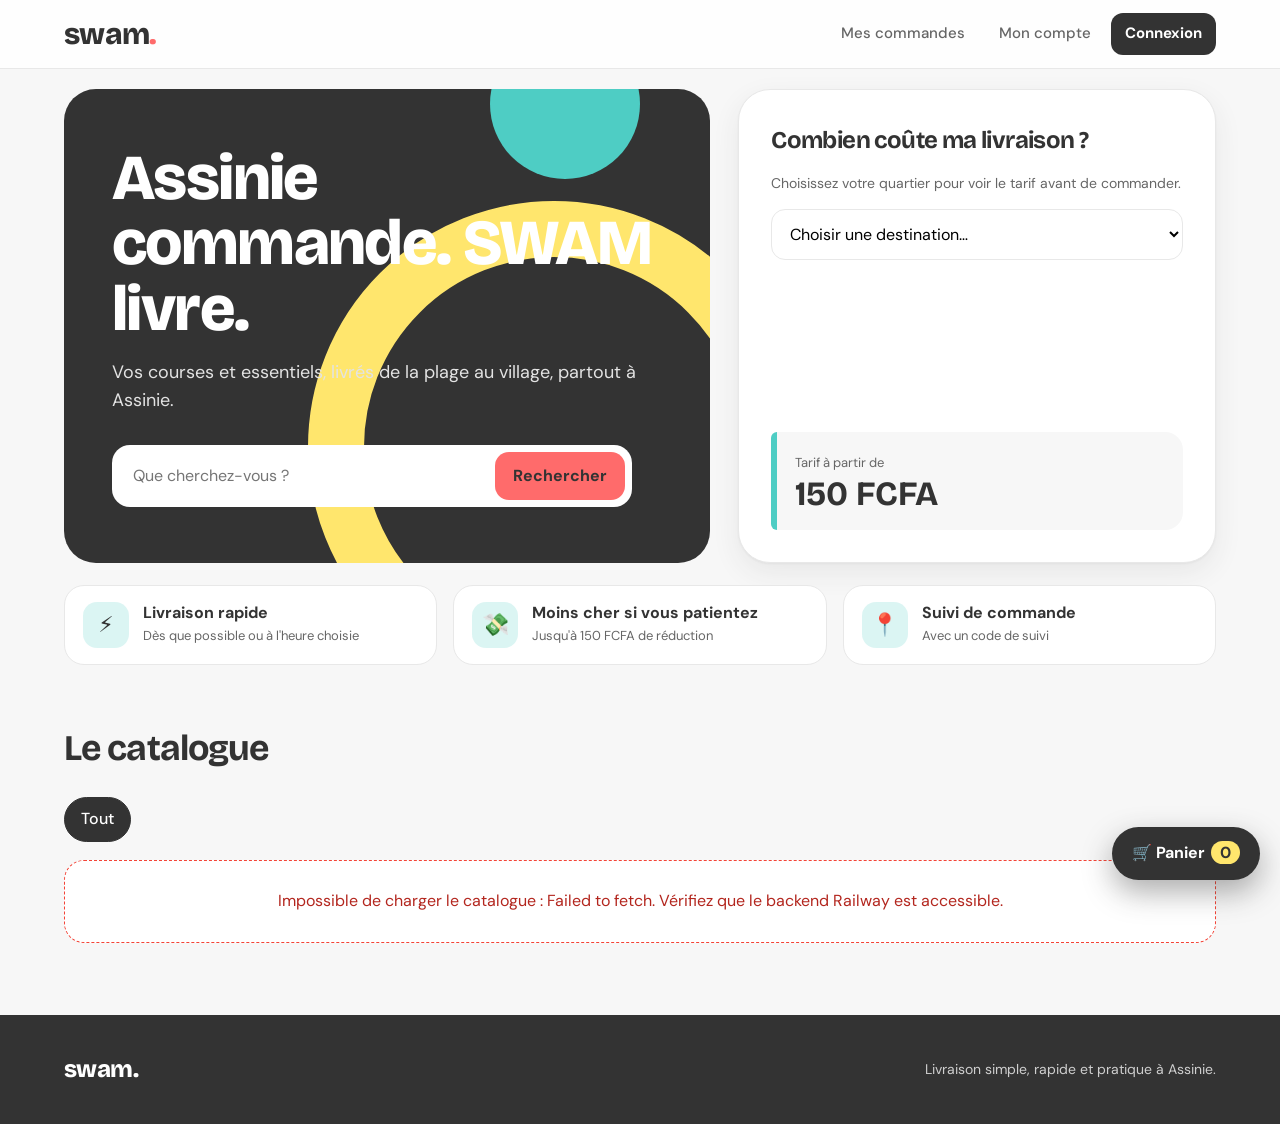
==== index.html @ 8438f4ce "first commit" ====
<!doctype html>
<html lang="fr">

<head>
    <meta charset="utf-8">
    <meta name="viewport" content="width=device-width,initial-scale=1">
    <title>SWAM — Livraison à Assinie</title>
    <meta name="theme-color" content="#333333">
    <link rel="preconnect" href="https://fonts.googleapis.com">
    <link rel="preconnect" href="https://fonts.gstatic.com" crossorigin>
    <link
        href="https://fonts.googleapis.com/css2?family=Bricolage+Grotesque:opsz,wght@12..96,600;12..96,800&family=DM+Sans:wght@400;500;700&display=swap"
        rel="stylesheet">
    <link rel="stylesheet" href="swam.css">
</head>

<body>
    <header class="top">
        <nav class="wrap nav"><a class="logo" href="index.html">swam<i>.</i></a>
            <div class="links"><a href="commandes.html">Mes commandes</a><a href="profil.html">Mon compte</a><a
                    id="authLink" class="cta" href="connexion.html">Connexion</a></div>
        </nav>
    </header>

    <main class="wrap">
        <section class="hero">
            <div class="hero-l">
                <h1>Assinie commande. SWAM livre.</h1>
                <p>Vos courses et essentiels, livrés de la plage au village, partout à Assinie.</p>
                <form class="search"
                    onsubmit="event.preventDefault();loadProducts();document.getElementById('catalogue').scrollIntoView()">
                    <input id="search" placeholder="Que cherchez-vous ?"
                        aria-label="Rechercher un produit"><button>Rechercher</button>
                </form>
            </div>
            <aside class="hero-r">
                <h2>Combien coûte ma livraison ?</h2>
                <p>Choisissez votre quartier pour voir le tarif avant de commander.</p>
                <select id="estDest" class="field" aria-label="Destination">
                    <option value="">Choisir une destination…</option>
                </select>
                <div class="est"><span id="estLabel">Tarif à partir de</span><b class="big" id="estOut">150 FCFA</b>
                </div>
            </aside>
        </section>
        <section class="trust">
            <div><em>⚡</em>
                <p style="margin:0"><b>Livraison rapide</b><span>Dès que possible ou à l'heure choisie</span></p>
            </div>
            <div><em>💸</em>
                <p style="margin:0"><b>Moins cher si vous patientez</b><span>Jusqu'à 150 FCFA de réduction</span></p>
            </div>
            <div><em>📍</em>
                <p style="margin:0"><b>Suivi de commande</b><span>Avec un code de suivi</span></p>
            </div>
        </section>

        <div class="head" id="catalogue">
            <h2>Le catalogue</h2><span id="productCount" class="count">Chargement…</span>
        </div>
        <div class="chips" id="chips"></div>
        <div id="message" class="notice" style="display:none"></div>
        <div id="products" class="grid"></div>
    </main>

    <footer class="footer">
        <div class="wrap"><span class="logo">swam.</span><span>Livraison simple, rapide et pratique à Assinie.</span>
        </div>
    </footer>

    <button class="fab" onclick="openCart()" aria-label="Ouvrir le panier">🛒 Panier<span
            id="cartCount">0</span></button>
    <div id="toast" class="toast" role="status"></div>

    <div id="productModal" class="ov" onclick="if(event.target===this)closeProduct()">
        <div class="panel">
            <div class="ph-head">
                <h2>Détails</h2><button class="ghost" onclick="closeProduct()" aria-label="Fermer">✕</button>
            </div>
            <div id="productDetail"></div>
        </div>
    </div>

    <div id="cartModal" class="ov" onclick="if(event.target===this)closeCart()">
        <div class="panel">
            <div class="ph-head">
                <h2>Votre panier</h2><button class="ghost" onclick="closeCart()" aria-label="Fermer">✕</button>
            </div>
            <div id="cartLines"></div>
            <div id="cartTotal" class="total"></div>
            <div class="form">
                <label>Destination de livraison<select id="destination" class="field" onchange="updateDeliveryCost()">
                        <option value="">Choisir une destination à Assinie…</option>
                    </select></label>
                <label>Quand livrer ?<select id="deliveryOption" class="field" onchange="updateDeliveryCost()">
                        <option value="asap">Dès que possible — sans réduction</option>
                        <option value="1h">Dans 1 heure — réduction de 50 FCFA</option>
                        <option value="3h">Dans 3 heures — réduction de 90 FCFA</option>
                        <option value="plus">Plus tard — réduction de 150 FCFA</option>
                    </select></label>
                <div class="fee" id="deliveryCostBox">Choisissez une destination .</div>
                <label>Repère complémentaire (facultatif)<input id="addressExtra" class="field"
                        placeholder="Précision pour le livreur…"></label>
                <label>Méthode de paiement<select id="paymentMethod" class="field">
                        <option value="genius_pay">Paiement en ligne</option>
                        <option value="cash">Espèces / paiement à confirmer</option>
                    </select></label>
                <button id="checkoutBtn" onclick="checkout()">Confirmer la commande</button>
                <p style="font-size:12px;color:var(--muted);margin:0">Le paiement en ligne n'est pas réversible.</p>
            </div>
        </div>
    </div>

    <script>
        const API = 'https://swamapp-production.up.railway.app'; const $ = s => document.querySelector(s);
        let products = [], cats = [], cat = 'all', cart = JSON.parse(localStorage.getItem('swam_cart') || '{}'), selectedProduct = null;
        const DESTINATIONS = [
            [2, 'Pango 1', 'Mosquée, Assinie', 1000], [3, 'Pango 1', 'Eglise Assemblée de Dieu, Assinie', 900], [4, 'Pango 1', 'Résidence Egnehué, Assinie', 700], [5, 'Pango 2', 'Pharmacie, Assinie', 850], [6, 'Pango 2', 'Atelier espoir, Assinie', 1000], [7, 'Pango 2', 'Chez Mr Akalo, Assinie', 1300], [8, 'Epkouzan', 'Assinie Lodge, Assinie', 500], [9, 'Epkouzan', 'Campement, Assinie', 550], [10, 'Epkouzan', 'Milan hôtel Sominou, Assinie', 750], [11, 'Donwahi', 'Epp KPMG, Assinie', 900], [12, 'Donwahi', 'Essouman hôtel, Assinie', 1000], [13, 'Donwahi', 'Yamaman lodge, Assinie', 1300], [14, 'Voie principale', 'Sodeci Assinie', 400], [15, 'Voie principale', 'Cour royale, Assinie', 500], [16, 'Voie principale', 'Quai du Beach, Assinie', 700], [17, 'Voie principale', 'Pont, Assinie', 1800], [18, 'Voie principale', 'Mairie, Assinie', 1300], [19, 'Voie principale', 'Super marché Assinie', 1100], [20, 'Zion', 'Assinie Beach club, Assinie', 650], [21, 'Zion', 'Agence Moov, Assinie', 1200], [22, 'Zion', 'Maison ancien chef, Assinie', 1500], [23, 'Zion', 'Palais bar, Assinie', 700], [24, 'Zion', 'Zion Hôtel, Assinie', 1000], [25, 'Voie du marché', 'Au bord chez miss Olga, Assinie', 800], [26, 'Voie du marché', 'EPP Assinie 1A et 1B, Assinie', 350], [27, 'Voie du marché', 'Boulangerie, Assinie', 400], [28, 'Voie du commissariat', 'Commissariat, Assinie', 270], [29, 'Voie du commissariat', 'Cité des enseignants, Assinie', 400], [30, 'Voie du commissariat', 'Hôtel cool Mafia, Assinie', 600], [31, 'Voie du dispensaire', 'Dispensaire, Assinie', 100], [32, 'Voie du dispensaire', 'Hôtel Sandrofia, Assinie', 300], [33, 'Voie du dispensaire', 'Église méthodiste, Assinie', 400], [34, 'Voie Catholique', 'Maternité, Assinie', 200], [35, 'Sagbadou', 'Boutique Sagbadou, Assinie', 1200], [36, 'Sagbadou', 'Cimetière, Assinie', 800], [37, 'Sagbadou', 'Tarpon, Assinie', 650], [38, 'Alikro', 'Alikro, Assinie', 3000], [39, 'Abissa lodge', 'Abissa lodge, Assinie', 3100], [40, 'Station', 'Station, Assinie', 2500], [41, "N'goakro", "N'goakro, Assinie", 2700], [42, 'Carrefour Essankro', 'Carrefour Essankro, Assinie', 2700], [43, 'Biko lodge', 'Biko lodge, Assinie', 6300], [44, 'Résidence Djéne', 'Résidence Djéne, Assinie', 6400], [45, 'Le Sunshine lodge', 'Le Sunshine lodge, Assinie', 7300], [46, 'Mykonos', 'Mykonos, Assinie', 7800], [47, "L'escapade hôtel", "L'escapade hôtel, Assinie", 8800], [48, 'Akoula kan lodge', 'Akoula kan lodge, Assinie', 10400], [49, 'Nahiko hôtel', 'Nahiko hôtel, Assinie', 11300], [50, 'Akwa beach', 'Akwa beach, Assinie', 11600], [62, 'Assinie Beach Hôtel', 'Assinie Beach Hôtel, Assinie', 11600], [51, 'Coucoué lodge', 'Coucoué lodge, Assinie', 13400], [52, 'Marine de Babihana', 'Marine de Babihana, Assinie', 13500], [53, "Le Climbié d'Assinie", "Le Climbié d'Assinie, Assinie", 15200], [58, 'Hôtel André Richard', 'Hôtel André Richard, Assinie', 15400], [54, 'Villa Touraco', 'Villa Touraco, Assinie', 16000], [55, "La maison d'Akoula", "La maison d'Akoula, Assinie", 16000], [56, 'Villa Akwaba', 'Villa Akwaba, Assinie', 16200], [57, 'Elimah Houses', 'Elimah Houses, Assinie', 16600], [59, 'Féline Lodge', 'Féline Lodge, Assinie', 17600], [60, 'Hôtel le Premier Assouindé', 'Hôtel le Premier Assouindé, Assinie', 18500], [61, 'Notevia Hôtel', 'Notevia Hôtel, Assinie', 19000], [63, "Rond-point d'Assouindé", "Rond-point d'Assouindé, Assinie", 21200]];
        const DELIVERY_OPTIONS = { asap: { label: 'Dès que possible', reduction: 0 }, '1h': { label: 'Dans 1 heure', reduction: -50 }, '3h': { label: 'Dans 3 heures', reduction: -90 }, plus: { label: 'Plus tard', reduction: -150 } };
        const deliveryFee = d => Math.ceil(Number(d) / 100) * 90;
        const money = n => Number(n || 0).toLocaleString('fr-FR', { maximumFractionDigits: 0 }) + ' FCFA';
        const km = d => (d / 1000).toLocaleString('fr-FR', { maximumFractionDigits: 2 }) + ' km';
        const esc = s => String(s ?? '').replace(/[&<>"']/g, c => ({ '&': '&amp;', '<': '&lt;', '>': '&gt;', '"': '&quot;', "'": '&#39;' }[c]));
        const token = () => localStorage.getItem('swam_token');
        const findDest = id => DESTINATIONS.find(d => d[0] === Number(id));
        const selectedDestination = () => findDest($('#destination').value);
        const subtotal = () => Object.entries(cart).reduce((s, [id, x]) => s + (products.find(p => p.id === Number(id))?.prix || 0) * x.qty, 0);
        function toast(s) { const t = $('#toast'); t.textContent = s; t.style.display = 'block'; clearTimeout(t._t); t._t = setTimeout(() => t.style.display = 'none', 3000) }
        function headers(json = true) { const h = {}; if (json) h['Content-Type'] = 'application/json'; if (token()) h.Authorization = 'Bearer ' + token(); return h }
        async function api(path, opts = {}) { const r = await fetch(API + path, { ...opts, headers: { ...headers(!(opts.body instanceof FormData)), ...(opts.headers || {}) } }); let d = {}; try { d = await r.json() } catch { } if (!r.ok) throw new Error(d.message || 'Erreur API (' + r.status + ')'); return d }
        function updateAuth() { const u = JSON.parse(localStorage.getItem('swam_user') || 'null'), a = $('#authLink'); a.textContent = u ? (u.nom || 'Mon compte') + ' · Déconnexion' : 'Connexion'; a.href = u ? '#' : 'connexion.html'; a.onclick = u ? e => { e.preventDefault(); localStorage.removeItem('swam_token'); localStorage.removeItem('swam_user'); updateAuth(); toast('Déconnexion effectuée') } : null }
        const cartQty = () => Object.values(cart).reduce((a, x) => a + x.qty, 0);
        function saveCart() { localStorage.setItem('swam_cart', JSON.stringify(cart)); $('#cartCount').textContent = cartQty() }
        function add(id) { const p = products.find(x => x.id === id); if (!p) return; if ((cart[id]?.qty || 0) >= p.stock) { toast('Stock insuffisant'); return } cart[id] = cart[id] || { qty: 0 }; cart[id].qty++; saveCart(); toast('Ajouté au panier') }
        function productCard(p) { const out = p.stock <= 0; return `<article class="card" tabindex="0" aria-label="Voir ${esc(p.nom)}" onclick="openProduct(${p.id})" onkeydown="if(event.key==='Enter'||event.key===' '){event.preventDefault();openProduct(${p.id})}"><div class="ph">${p.image_url ? `<img src="${esc(p.image_url)}" alt="${esc(p.nom)}" loading="lazy" onerror="this.remove()">` : '<span class="emoji">🛍️</span>'}${out ? '<span class="tag">Indisponible</span>' : ''}</div><div class="cb"><span class="cat">${esc(p.categorie || 'Produit')}</span><h3>${esc(p.nom)}</h3><div class="row"><span class="price">${money(p.prix)}</span><button class="add" aria-label="Ajouter ${esc(p.nom)} au panier" ${out ? 'disabled' : ''} onclick="event.stopPropagation();add(${p.id})">+</button></div></div></article>` }
        function openProduct(id) { const p = selectedProduct = products.find(x => Number(x.id) === Number(id)); if (!p) return; $('#productDetail').innerHTML = `<div class="dimg">${p.image_url ? `<img src="${esc(p.image_url)}" alt="${esc(p.nom)}" onerror="this.style.display='none'">` : '<span class="emoji" style="font-size:64px">🛍️</span>'}</div><span class="cat">${esc(p.categorie || 'Produit')}</span><h2 style="margin:2px 0;font-size:26px">${esc(p.nom)}</h2><div class="dprice">${money(p.prix)}</div><p style="color:var(--muted)">${esc(p.description || 'Un produit sélectionné par SWAM.')}</p><p class="count" style="color:${p.stock > 0 ? 'var(--oktext)' : 'var(--muted)'}">${p.stock > 0 ? 'Disponible' : 'Indisponible'}</p><button style="width:100%" ${p.stock <= 0 ? 'disabled' : ''} onclick="addFromDetail()">Ajouter au panier</button>`; $('#productModal').style.display = 'flex' }
        const closeProduct = () => $('#productModal').style.display = 'none';
        function addFromDetail() { if (selectedProduct) add(selectedProduct.id); closeProduct() }
        function renderChips() { $('#chips').innerHTML = ['all', ...cats].map(c => `<button class="chip ${c === cat ? 'on' : ''}" data-c="${esc(c)}">${c === 'all' ? 'Tout' : esc(c)}</button>`).join('') }
        $('#chips').onclick = e => { const b = e.target.closest('[data-c]'); if (b) { cat = b.dataset.c; renderChips(); loadProducts() } };
        async function loadProducts() { const m = $('#message'); m.style.display = 'none'; $('#products').innerHTML = '<div class="sk"></div>'.repeat(8); try { const q = new URLSearchParams(), s = $('#search').value.trim(); if (s) q.set('search', s); if (cat !== 'all') q.set('categorie', cat); products = await api('/api/produits?' + q); $('#products').innerHTML = products.length ? products.map(productCard).join('') : '<div class="empty" style="grid-column:1/-1">Aucun produit trouvé. Essayez un autre mot ou une autre catégorie.</div>'; $('#productCount').textContent = products.length + ' produit(s)'; if (!s && cat === 'all') { cats = [...new Set(products.map(p => p.categorie).filter(Boolean))]; renderChips() } } catch (e) { m.style.display = 'block'; m.textContent = 'Impossible de charger le catalogue : ' + e.message + '. Vérifiez que le backend Railway est accessible.'; $('#products').innerHTML = ''; $('#productCount').textContent = '' } }
        let searchTimer; $('#search').addEventListener('input', () => { clearTimeout(searchTimer); searchTimer = setTimeout(loadProducts, 300) });
        function openCart() { renderCart(); $('#cartModal').style.display = 'flex' }
        const closeCart = () => $('#cartModal').style.display = 'none';
        function renderCart() { const lines = Object.entries(cart).map(([id, x]) => { const p = products.find(p => p.id === Number(id)); return p ? `<div class="line"><div><b>${esc(p.nom)}</b><div class="count">${money(p.prix)} / unité</div></div><div class="q"><button class="ghost" aria-label="Retirer un" onclick="changeQty(${id},-1)">−</button><b>${x.qty}</b><button class="ghost" aria-label="Ajouter un" onclick="changeQty(${id},1)">+</button></div><b>${money(p.prix * x.qty)}</b></div>` : '' }).join(''); $('#cartLines').innerHTML = lines || '<div class="empty">Votre panier est vide. Ajoutez un produit depuis le catalogue.</div>'; $('#cartTotal').textContent = 'Sous-total : ' + money(subtotal()); updateDeliveryCost() }
        function fillDest(sel) { let last = ''; DESTINATIONS.forEach(d => { if (d[1] !== last) { const g = document.createElement('optgroup'); g.label = d[1]; sel.appendChild(g); last = d[1] } const o = document.createElement('option'); o.value = d[0]; o.textContent = d[2] + ' — ' + km(d[3]); sel.lastElementChild.appendChild(o) }) }
        function updateEstimate() { const d = findDest($('#estDest').value); $('#estLabel').textContent = d ? 'Livraison vers ' + d[2].replace(', Assinie', '') : 'Tarif à partir de'; $('#estOut').textContent = money(d ? deliveryFee(d[3]) : 150); $('#estKm').textContent = d ? km(d[3]) + ' · 150 FCFA par tranche de 100 m' : '150 FCFA par tranche de 100 m'; if (d) { $('#destination').value = d[0] } }
        $('#estDest').addEventListener('change', updateEstimate);
        function updateDeliveryCost() { const d = selectedDestination(), o = DELIVERY_OPTIONS[$('#deliveryOption').value] || DELIVERY_OPTIONS.asap, box = $('#deliveryCostBox'); if (!d) { box.textContent = 'Choisissez une destination pour calculer les frais de livraison.'; return } const fee = deliveryFee(d[3]), final = Math.max(0, fee + o.reduction); box.innerHTML = `<b>${esc(d[2])}</b><br>Distance estimée : ${km(d[3])}<br>Frais de livraison : ${money(fee)}<br>Réduction : −${money(Math.abs(o.reduction))}<br><b>Livraison : ${money(final)}</b><br><b>Total estimé : ${money(subtotal() + final)}</b>` }
        function changeQty(id, d) { const p = products.find(p => p.id === Number(id)); if (!cart[id]) return; cart[id].qty += d; if (cart[id].qty <= 0) delete cart[id]; else if (p && cart[id].qty > p.stock) { cart[id].qty = p.stock; toast('Stock maximum atteint') } saveCart(); renderCart() }
        async function checkout() { if (!token()) { location.href = 'connexion.html?next=checkout'; return } if (!Object.keys(cart).length) { toast('Votre panier est vide'); return } const destination = selectedDestination(); if (!destination) { toast('Choisissez une destination dans la liste'); $('#destination').focus(); return } const optionKey = $('#deliveryOption').value, option = DELIVERY_OPTIONS[optionKey] || DELIVERY_OPTIONS.asap, frais = deliveryFee(destination[3]), reduction = option.reduction, finalFee = Math.max(0, frais + reduction), extra = $('#addressExtra').value.trim(), adresse = destination[2] + (extra ? ' — ' + extra : ''), btn = $('#checkoutBtn'); btn.disabled = true; btn.textContent = 'Création de la commande…'; try { const data = await api('/api/commandes', { method: 'POST', body: JSON.stringify({ items: Object.entries(cart).map(([id, x]) => ({ produit_id: Number(id), quantity: x.qty })), adresse_livraison: adresse, destination_nom: destination[1], distance: destination[3], frais_livraison: finalFee, reduction: reduction, delivery_option: optionKey, methode_paiement: $('#paymentMethod').value }) }); cart = {}; saveCart(); closeCart(); if ($('#paymentMethod').value === 'genius_pay') { try { const pay = await api('/api/payment/initiate', { method: 'POST', body: JSON.stringify({ order_id: data.commande_id, currency: 'XOF' }) }); if (pay.checkout_url) { location.href = pay.checkout_url; return } } catch (payErr) { toast('Commande créée. Paiement à reprendre : ' + payErr.message) } } location.href = 'commandes.html?code=' + encodeURIComponent(data.code_suivi) } catch (e) { toast(e.message) } finally { btn.disabled = false; btn.textContent = 'Confirmer la commande' } }
        document.addEventListener('keydown', e => { if (e.key === 'Escape') { closeCart(); closeProduct() } });
        updateAuth(); saveCart(); fillDest($('#destination')); fillDest($('#estDest')); renderChips(); loadProducts();
    </script>
</body>

</html>
---- swam.css ----
:root {
    --primary: #FF6B6B;
    --primary-d: #ff5252;
    --secondary: #4ECDC4;
    --accent: #FFE66D;
    --bg: #FFFFFF;
    --surface: #F7F7F7;
    --text: #333333;
    --light: #666666;
    --success: #4CAF50;
    --warning: #FFC107;
    --error: #F44336;
    --info: #2196F3;
    --oktext: #2e7d32;
    --errtext: #b3261e;
    --line: #e8e8e8;
    --r: 20px;
    --sh: 0 1px 2px #3333330d, 0 10px 28px #33333314
}

* {
    box-sizing: border-box
}

html {
    scroll-behavior: smooth
}

body {
    margin: 0;
    font: 16px/1.55 "DM Sans", system-ui, sans-serif;
    background: var(--surface);
    color: var(--text);
    -webkit-font-smoothing: antialiased
}

h1,
h2,
h3,
.logo {
    font-family: "Bricolage Grotesque", "DM Sans", sans-serif;
    letter-spacing: -.025em
}

button,
input,
select {
    font: inherit;
    color: black
}

a {
    color: inherit;
    text-decoration: none
}

:focus-visible {
    outline: 3px solid var(--info);
    outline-offset: 2px
}

button {
    cursor: pointer;
    border: 0;
    border-radius: 14px;
    padding: 12px 18px;
    font-weight: 700;
    background: var(--primary);
    color: var(--text);
    transition: transform .15s, background .15s
}

button:hover {
    background: var(--primary-d)
}

button:active {
    transform: scale(.97)
}

button.ghost {
    background: #fff;
    border: 1px solid var(--line);
    color: var(--text)
}

button.ghost:hover {
    background: var(--surface)
}

button:disabled {
    opacity: .4;
    cursor: not-allowed
}

.field {
    width: 100%;
    padding: 13px 14px;
    border: 1px solid var(--line);
    border-radius: 14px;
    background: #fff;
    min-width: 0
}

.field:focus {
    outline: 3px solid #4ECDC466;
    border-color: var(--secondary)
}

.wrap {
    max-width: 1200px;
    margin: auto;
    padding: 0 24px
}

.muted,
.count {
    color: var(--light);
    font-size: 14px
}

/* nav */
.top {
    position: sticky;
    top: 0;
    z-index: 20;
    background: #ffffffd9;
    backdrop-filter: blur(14px);
    border-bottom: 1px solid var(--line)
}

.nav {
    display: flex;
    align-items: center;
    gap: 24px;
    height: 68px
}

.logo {
    font-size: 30px;
    font-weight: 800;
    color: var(--text)
}

.logo i {
    font-style: normal;
    color: var(--primary)
}

.links {
    display: flex;
    gap: 6px;
    margin-left: auto;
    align-items: center
}

.links a {
    padding: 9px 14px;
    border-radius: 12px;
    font-weight: 500;
    font-size: 15px;
    color: var(--light)
}

.links a:hover {
    background: var(--surface);
    color: var(--text)
}

.links a.cta {
    background: var(--text);
    color: #fff;
    font-weight: 700
}

.links a.cta:hover {
    background: #4a4a4a
}

/* hero */
.hero {
    margin: 20px auto 0;
    display: grid;
    grid-template-columns: 1.15fr .85fr;
    gap: 28px
}

.hero-l {
    background: var(--text);
    color: #fff;
    border-radius: 32px;
    padding: 56px 48px;
    position: relative;
    overflow: hidden
}

.hero-l:before {
    content: "";
    position: absolute;
    right: 70px;
    top: -60px;
    width: 150px;
    height: 150px;
    border-radius: 50%;
    background: var(--secondary)
}

.hero-l:after {
    content: "";
    position: absolute;
    right: -90px;
    bottom: -130px;
    width: 380px;
    height: 380px;
    border-radius: 50%;
    border: 56px solid var(--accent)
}

.hero-l h1 {
    font-size: clamp(36px, 5vw, 64px);
    line-height: 1.02;
    margin: 0 0 18px;
    font-weight: 800;
    max-width: 11em;
    position: relative;
    z-index: 1
}

.hero-l p {
    margin: 0 0 30px;
    color: #e3e3e3;
    max-width: 30em;
    font-size: 18px;
    position: relative;
    z-index: 1
}

.search {
    display: flex;
    gap: 8px;
    background: #fff;
    border-radius: 18px;
    padding: 7px;
    max-width: 520px;
    position: relative;
    z-index: 1
}

.search input {
    flex: 1;
    border: 0;
    padding: 10px 14px;
    background: none;
    min-width: 0
}

.search input:focus {
    outline: 0
}

.hero-r {
    background: #fff;
    border: 1px solid var(--line);
    border-radius: 32px;
    padding: 32px;
    box-shadow: var(--sh);
    display: flex;
    flex-direction: column;
    gap: 14px
}

.hero-r h2 {
    margin: 0;
    font-size: 24px
}

.hero-r p {
    margin: 0;
    color: var(--light);
    font-size: 14px
}

.est {
    margin-top: auto;
    background: var(--surface);
    border-left: 6px solid var(--secondary);
    border-radius: 6px 18px 18px 6px;
    padding: 18px
}

.est b.big {
    display: block;
    font-family: "Bricolage Grotesque";
    font-size: 34px;
    line-height: 1.1
}

.est span {
    font-size: 13px;
    color: var(--light)
}

.trust {
    display: grid;
    grid-template-columns: repeat(3, 1fr);
    gap: 16px;
    margin: 22px auto 0
}

.trust div {
    display: flex;
    gap: 14px;
    align-items: center;
    padding: 16px 18px;
    background: #fff;
    border: 1px solid var(--line);
    border-radius: var(--r)
}

.trust em {
    font-style: normal;
    font-size: 22px;
    display: grid;
    place-items: center;
    width: 46px;
    height: 46px;
    border-radius: 14px;
    background: #4ECDC433;
    flex: none
}

.trust b {
    display: block;
    line-height: 1.2
}

.trust span {
    font-size: 13px;
    color: var(--light)
}

/* catalogue */
.head {
    display: flex;
    justify-content: space-between;
    align-items: end;
    margin: 56px 0 16px;
    gap: 12px
}

.head h2 {
    margin: 0;
    font-size: clamp(26px, 3vw, 36px)
}

.chips {
    display: flex;
    gap: 8px;
    overflow-x: auto;
    padding: 4px 0 18px;
    scrollbar-width: none
}

.chip {
    flex: none;
    background: #fff;
    border: 1px solid var(--line);
    color: var(--text);
    padding: 9px 16px;
    border-radius: 99px;
    font-weight: 500
}

.chip:hover {
    background: #fff;
    border-color: var(--secondary)
}

.chip.on {
    background: var(--text);
    color: #fff;
    border-color: var(--text)
}

.grid {
    display: grid;
    grid-template-columns: repeat(4, minmax(0, 1fr));
    gap: 18px
}

.card {
    background: #fff;
    border: 1px solid var(--line);
    border-radius: var(--r);
    overflow: hidden;
    cursor: pointer;
    display: flex;
    flex-direction: column;
    transition: box-shadow .2s, border-color .2s
}

.card:hover {
    box-shadow: var(--sh);
    border-color: var(--primary)
}

.ph {
    aspect-ratio: 1/1;
    background: var(--surface);
    display: flex;
    align-items: center;
    justify-content: center;
    position: relative
}

.ph img {
    width: 100%;
    height: 100%;
    object-fit: cover
}

.ph .emoji {
    font-size: 54px
}

.tag {
    position: absolute;
    top: 10px;
    left: 10px;
    background: var(--text);
    color: #fff;
    font-size: 12px;
    padding: 3px 10px;
    border-radius: 99px
}

.cb {
    padding: 14px 16px 16px;
    display: flex;
    flex-direction: column;
    gap: 2px;
    flex: 1
}

.cat {
    font-size: 13px;
    color: var(--light)
}

.card h3 {
    margin: 0;
    font-size: 17px;
    line-height: 1.25
}

.row {
    display: flex;
    justify-content: space-between;
    align-items: center;
    margin-top: auto;
    padding-top: 12px
}

.price {
    font-family: "Bricolage Grotesque";
    font-weight: 800;
    font-size: 19px
}

.add {
    width: 40px;
    height: 40px;
    padding: 0;
    border-radius: 12px;
    font-size: 22px;
    line-height: 1
}

.sk {
    height: 300px;
    border-radius: var(--r);
    background: linear-gradient(100deg, #ececec 40%, #f7f7f7 50%, #ececec 60%) 0 0/200% 100%;
    animation: sh 1.3s infinite linear
}

@keyframes sh {
    to {
        background-position: -200% 0
    }
}

.notice,
.empty {
    padding: 28px;
    text-align: center;
    color: var(--light);
    background: #fff;
    border: 1px dashed #cfcfcf;
    border-radius: var(--r)
}

.notice {
    color: var(--errtext);
    border-color: var(--error)
}

.footer {
    margin-top: 72px;
    background: var(--text);
    color: #cfcfcf;
    padding: 36px 0;
    font-size: 14px
}

.footer .wrap {
    display: flex;
    justify-content: space-between;
    gap: 16px;
    flex-wrap: wrap;
    align-items: center
}

.footer .logo {
    color: #fff;
    font-size: 24px
}

/* overlays */
.ov {
    display: none;
    position: fixed;
    inset: 0;
    background: #333333aa;
    backdrop-filter: blur(3px);
    z-index: 40;
    align-items: center;
    justify-content: center;
    padding: 16px
}

.panel {
    background: #fff;
    border-radius: 28px;
    padding: 24px;
    width: 100%;
    max-width: 520px;
    max-height: 92vh;
    overflow: auto;
    box-shadow: 0 30px 80px #0004;
    animation: pop .22s ease-out
}

@keyframes pop {
    from {
        opacity: 0;
        transform: translateY(14px) scale(.98)
    }
}

.ph-head {
    display: flex;
    justify-content: space-between;
    align-items: center;
    gap: 12px;
    margin-bottom: 12px
}

.ph-head h2 {
    margin: 0;
    font-size: 24px
}

.ph-head button {
    width: 40px;
    height: 40px;
    padding: 0
}

.dimg {
    aspect-ratio: 4/3;
    background: var(--surface);
    border-radius: 20px;
    overflow: hidden;
    display: flex;
    align-items: center;
    justify-content: center;
    margin-bottom: 14px
}

.dimg img {
    width: 100%;
    height: 100%;
    object-fit: contain
}

.dprice {
    font-family: "Bricolage Grotesque";
    font-size: 30px;
    font-weight: 800;
    margin: 6px 0
}

#cartModal {
    justify-content: flex-end;
    align-items: stretch;
    padding: 0
}

#cartModal .panel {
    max-width: 460px;
    height: 100%;
    max-height: none;
    border-radius: 28px 0 0 28px;
    animation: slide .26s ease-out
}

@keyframes slide {
    from {
        transform: translateX(40px);
        opacity: 0
    }
}

.line {
    display: flex;
    gap: 10px;
    align-items: center;
    padding: 12px 0;
    border-bottom: 1px solid var(--line)
}

.line>div:first-child {
    flex: 1;
    min-width: 0
}

.line .q {
    display: flex;
    align-items: center;
    gap: 8px
}

.line .q button {
    width: 32px;
    height: 32px;
    padding: 0;
    border-radius: 10px
}

.form {
    display: grid;
    gap: 12px;
    margin-top: 8px
}

.form label {
    display: grid;
    gap: 5px;
    font-size: 14px;
    font-weight: 700
}

.fee {
    background: var(--surface);
    border-left: 6px solid var(--secondary);
    border-radius: 6px 16px 16px 6px;
    padding: 14px;
    font-size: 14px;
    line-height: 1.6
}

.total {
    font-family: "Bricolage Grotesque";
    font-size: 22px;
    font-weight: 800;
    margin: 16px 0 4px
}

.fab {
    position: fixed;
    right: 20px;
    bottom: 20px;
    z-index: 30;
    background: var(--text);
    color: #fff;
    box-shadow: 0 12px 30px #33333366;
    padding: 14px 20px;
    border-radius: 99px
}

.fab:hover {
    background: #4a4a4a
}

.fab span {
    background: var(--accent);
    color: var(--text);
    border-radius: 99px;
    padding: 1px 9px;
    margin-left: 6px
}

.toast {
    position: fixed;
    bottom: 84px;
    left: 50%;
    transform: translateX(-50%);
    background: var(--text);
    color: #fff;
    padding: 12px 18px;
    border-radius: 14px;
    display: none;
    z-index: 60;
    max-width: 90vw
}

/* inner pages */
.page {
    padding: 40px 0 20px
}

.page h1 {
    font-size: clamp(30px, 4vw, 44px);
    margin: 0 0 6px
}

.box {
    background: #fff;
    border: 1px solid var(--line);
    border-radius: var(--r);
    padding: 24px;
    margin: 16px 0
}

.box h2 {
    margin: 0 0 14px;
    font-size: 22px
}

.bar {
    display: flex;
    gap: 12px;
    align-items: center;
    flex-wrap: wrap
}

.bar .field {
    flex: 1;
    min-width: 200px
}

.item {
    display: flex;
    justify-content: space-between;
    gap: 14px;
    flex-wrap: wrap;
    padding: 16px 0;
    border-bottom: 1px solid var(--line)
}

.item:last-child {
    border-bottom: 0
}

.item .end {
    text-align: right;
    display: grid;
    gap: 6px;
    justify-items: end
}

.status {
    display: inline-block;
    background: var(--accent);
    color: var(--text);
    border-radius: 99px;
    padding: 3px 12px;
    font-size: 13px;
    font-weight: 700
}

.g2 {
    display: grid;
    grid-template-columns: 1fr 1fr;
    gap: 16px;
    align-items: start
}

.g2 .box {
    margin: 0
}

.avatar {
    width: 56px;
    height: 56px;
    border-radius: 18px;
    background: var(--secondary);
    color: var(--text);
    display: grid;
    place-items: center;
    font: 800 22px "Bricolage Grotesque"
}

.fl {
    display: grid;
    gap: 5px;
    font-size: 14px;
    font-weight: 700;
    margin-top: 12px
}

.msg {
    margin-top: 12px;
    color: var(--oktext);
    font-size: 14px
}

.stats {
    display: grid;
    grid-template-columns: repeat(3, 1fr);
    gap: 12px
}

.stats div {
    background: var(--surface);
    border-radius: 16px;
    padding: 16px
}

.stats b {
    display: block;
    font: 800 24px "Bricolage Grotesque"
}

/* auth */
.auth {
    min-height: 100vh;
    display: grid;
    grid-template-columns: 1fr 1fr;
    background: #fff
}

.auth-l {
    background: var(--text);
    color: #fff;
    padding: 48px;
    display: flex;
    flex-direction: column;
    justify-content: space-between;
    position: relative;
    overflow: hidden
}

.auth-l:after {
    content: "";
    position: absolute;
    right: -80px;
    bottom: -100px;
    width: 340px;
    height: 340px;
    border-radius: 50%;
    border: 50px solid var(--accent)
}

.auth-l:before {
    content: "";
    position: absolute;
    right: 120px;
    bottom: 150px;
    width: 110px;
    height: 110px;
    border-radius: 50%;
    background: var(--secondary)
}

.auth-l .logo {
    color: #fff
}

.auth-l h2 {
    font-size: clamp(30px, 3.4vw, 46px);
    line-height: 1.05;
    margin: 0;
    max-width: 10em;
    position: relative;
    z-index: 1
}

.auth-r {
    display: grid;
    place-items: center;
    padding: 32px
}

.auth-box {
    width: min(100%, 400px)
}

.auth-box h1 {
    font-size: 34px;
    margin: 0 0 4px
}

.tabs {
    display: flex;
    gap: 6px;
    background: var(--surface);
    padding: 5px;
    border-radius: 14px;
    margin: 22px 0 6px
}

.tabs button {
    flex: 1;
    background: transparent;
    color: var(--text);
    padding: 10px
}

.tabs button:hover {
    background: #ebebeb
}

.tabs button.active,
.tabs button.active:hover {
    background: var(--text);
    color: #fff
}

.auth-box label {
    display: block;
    font-weight: 700;
    font-size: 14px;
    margin: 16px 0 5px
}

.submit {
    width: 100%;
    margin-top: 22px;
    padding: 14px
}

.error {
    color: var(--errtext);
    background: #F4433614;
    padding: 10px 14px;
    border-radius: 12px;
    display: none;
    margin-top: 14px;
    font-size: 14px
}

.back {
    display: block;
    margin-top: 20px;
    text-align: center;
    color: var(--light);
    font-size: 14px
}

@media(max-width:980px) {
    .hero {
        grid-template-columns: 1fr
    }

    .grid {
        grid-template-columns: repeat(3, 1fr)
    }

    .auth {
        grid-template-columns: 1fr
    }

    .auth-l {
        padding: 28px;
        min-height: 190px
    }

    .auth-l:before {
        display: none
    }
}

@media(max-width:700px) {
    .wrap {
        padding: 0 16px
    }

    .links a:not(.cta) {
        display: none
    }

    .hero-l {
        padding: 36px 24px;
        border-radius: 26px
    }

    .hero-r {
        border-radius: 26px;
        padding: 24px
    }

    .trust,
    .g2 {
        grid-template-columns: 1fr
    }

    .stats {
        grid-template-columns: 1fr
    }

    .grid {
        grid-template-columns: repeat(2, 1fr);
        gap: 12px
    }

    .cb {
        padding: 12px
    }

    .card h3 {
        font-size: 15px
    }

    #cartModal .panel {
        border-radius: 0;
        max-width: none
    }

    .search button {
        padding: 12px 14px
    }
}

@media(prefers-reduced-motion:reduce) {
    * {
        animation: none !important;
        transition: none !important
    }

    html {
        scroll-behavior: auto
    }
}
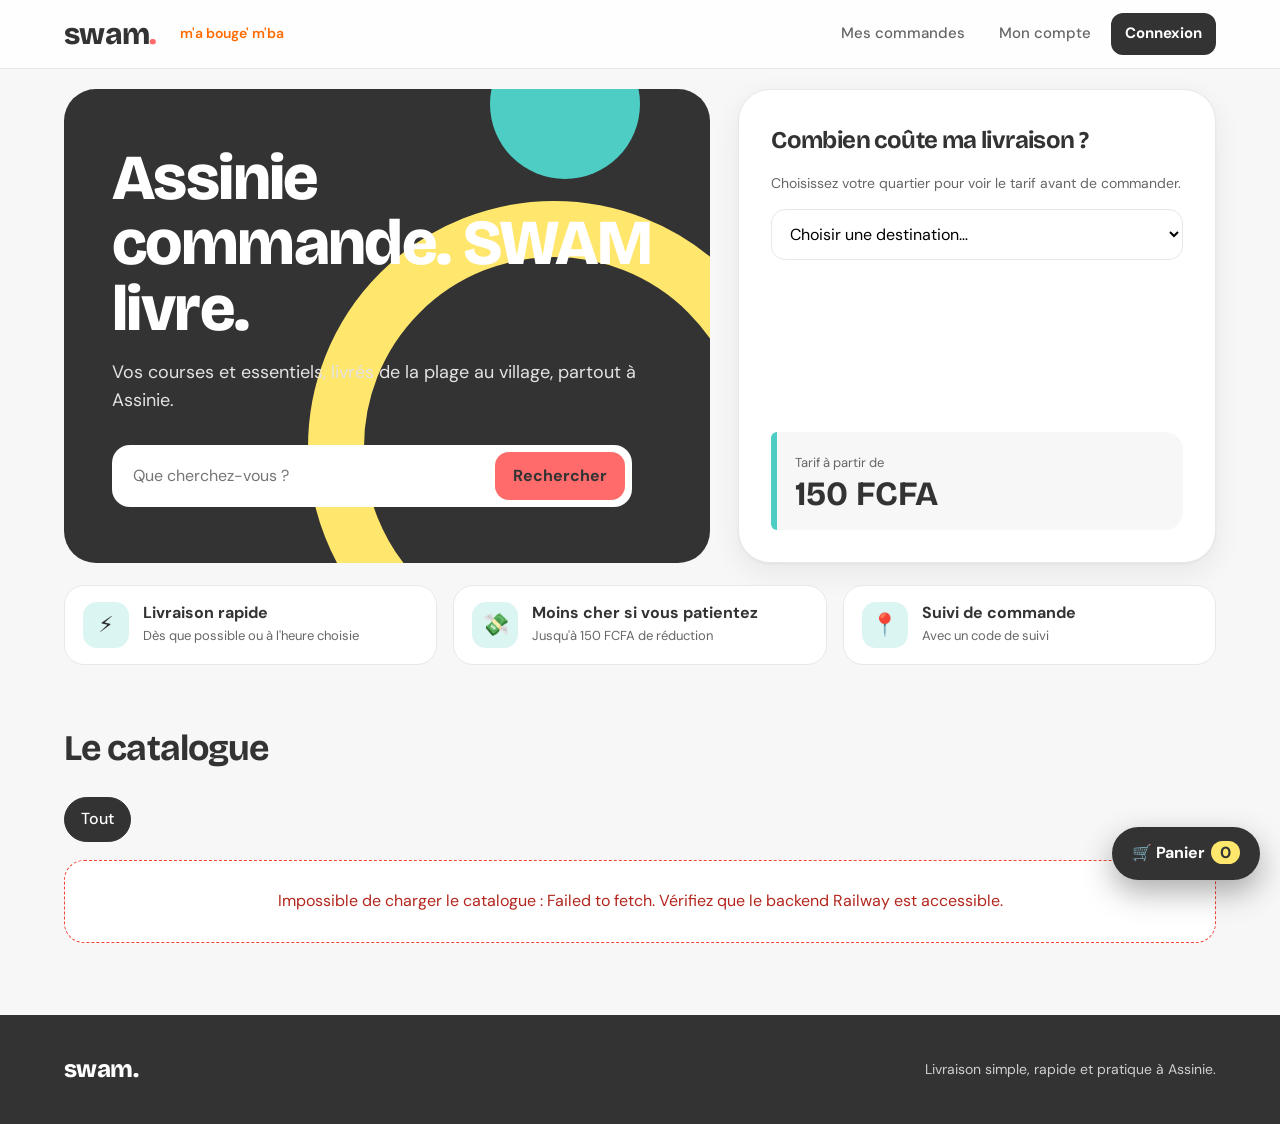
==== commit 5d257555: "minor changes" ====
--- a/index.html
+++ b/index.html
@@ -17,6 +17,7 @@
 <body>
     <header class="top">
         <nav class="wrap nav"><a class="logo" href="index.html">swam<i>.</i></a>
+             <span class="slogan">m'a bouge' m'ba</span>
             <div class="links"><a href="commandes.html">Mes commandes</a><a href="profil.html">Mon compte</a><a
                     id="authLink" class="cta" href="connexion.html">Connexion</a></div>
         </nav>
@@ -103,10 +104,10 @@
                         placeholder="Précision pour le livreur…"></label>
                 <label>Méthode de paiement<select id="paymentMethod" class="field">
                         <option value="genius_pay">Paiement en ligne</option>
-                        <option value="cash">Espèces / paiement à confirmer</option>
+
                     </select></label>
                 <button id="checkoutBtn" onclick="checkout()">Confirmer la commande</button>
-                <p style="font-size:12px;color:var(--muted);margin:0">Le paiement en ligne n'est pas réversible.</p>
+                <p style="font-size:12px;color:var(--muted);margin:0">Le paiement en ligne est irréversible.</p>
             </div>
         </div>
     </div>
--- a/swam.css
+++ b/swam.css
@@ -136,6 +136,29 @@
     height: 68px
 }
 
+
+
+.slogan {
+    font-size: 14px;
+    font-weight: 600;
+    color: #ff6b00;
+    white-space: nowrap;
+    animation: sloganBlink 2s ease-in-out infinite;
+}
+
+@keyframes sloganBlink {
+
+    0%,
+    100% {
+        opacity: 0;
+    }
+
+    50% {
+        opacity: 1;
+    }
+}
+
+
 .logo {
     font-size: 30px;
     font-weight: 800;
